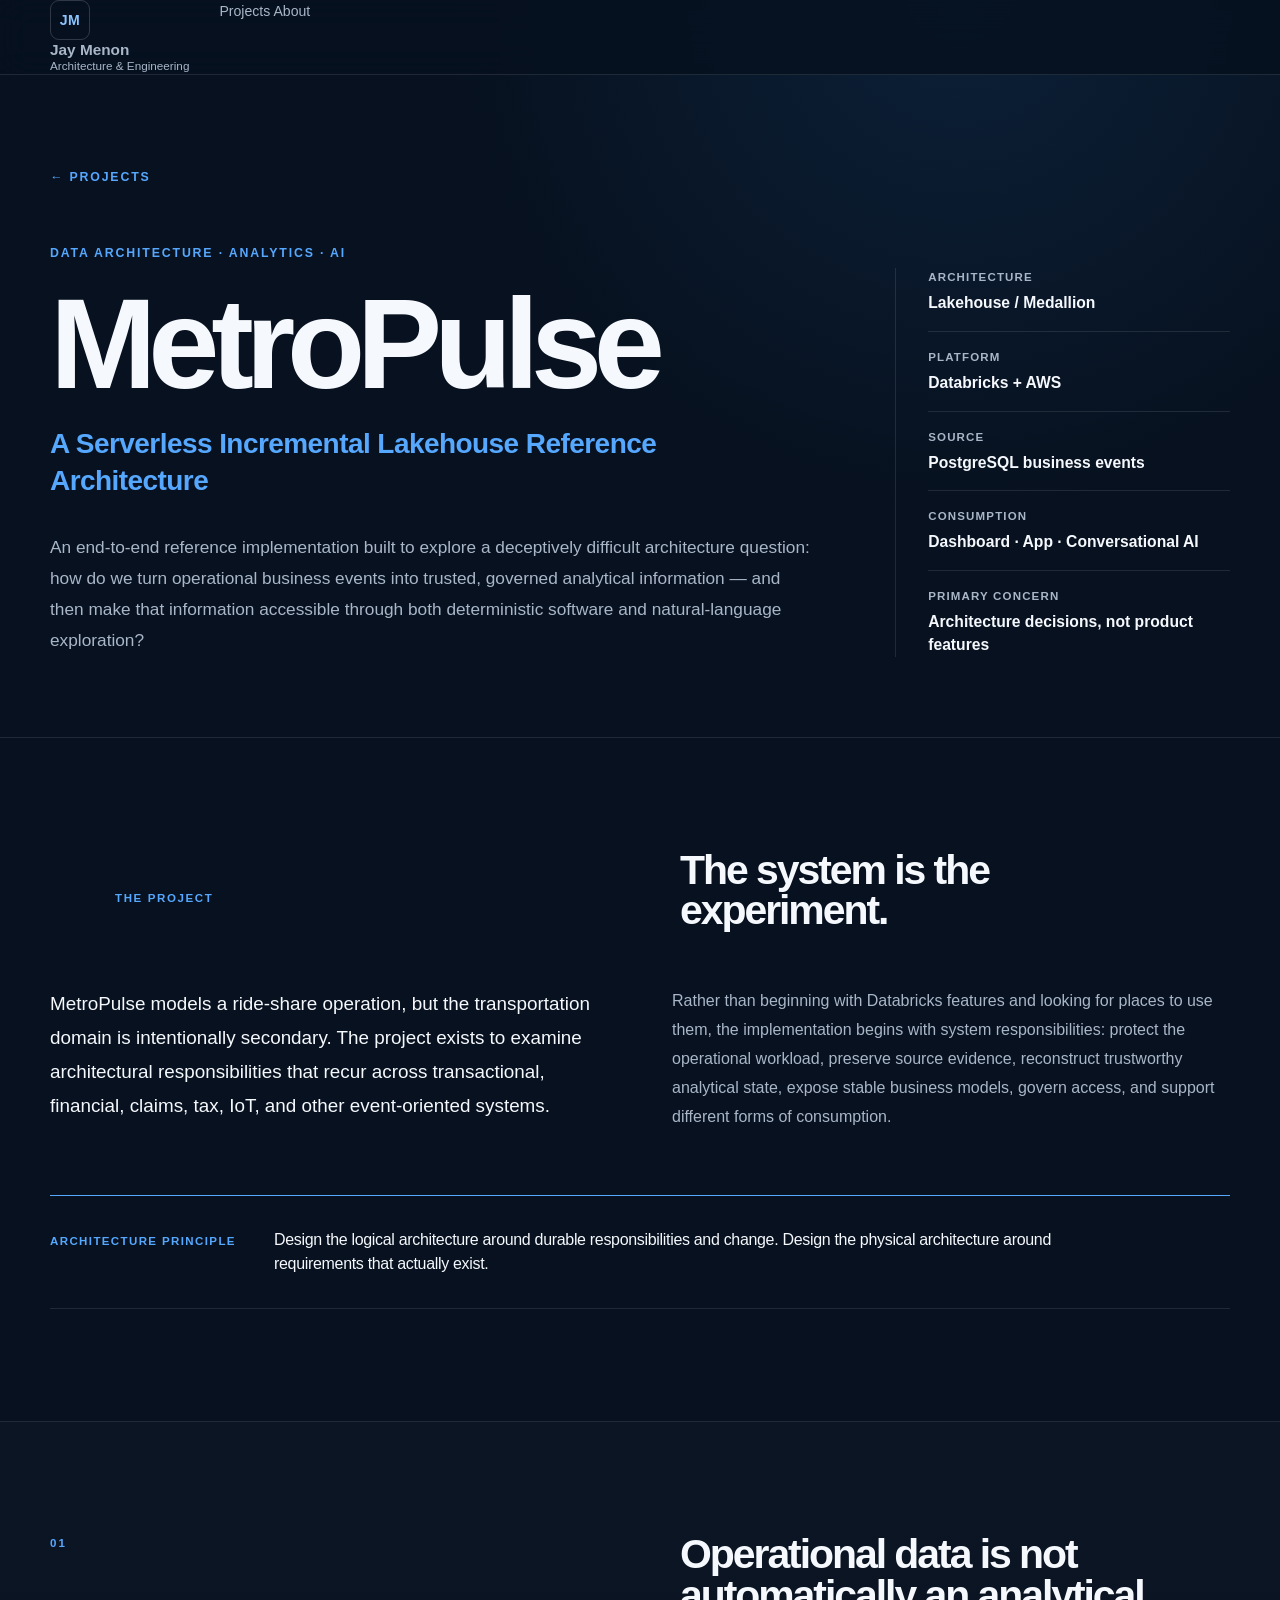
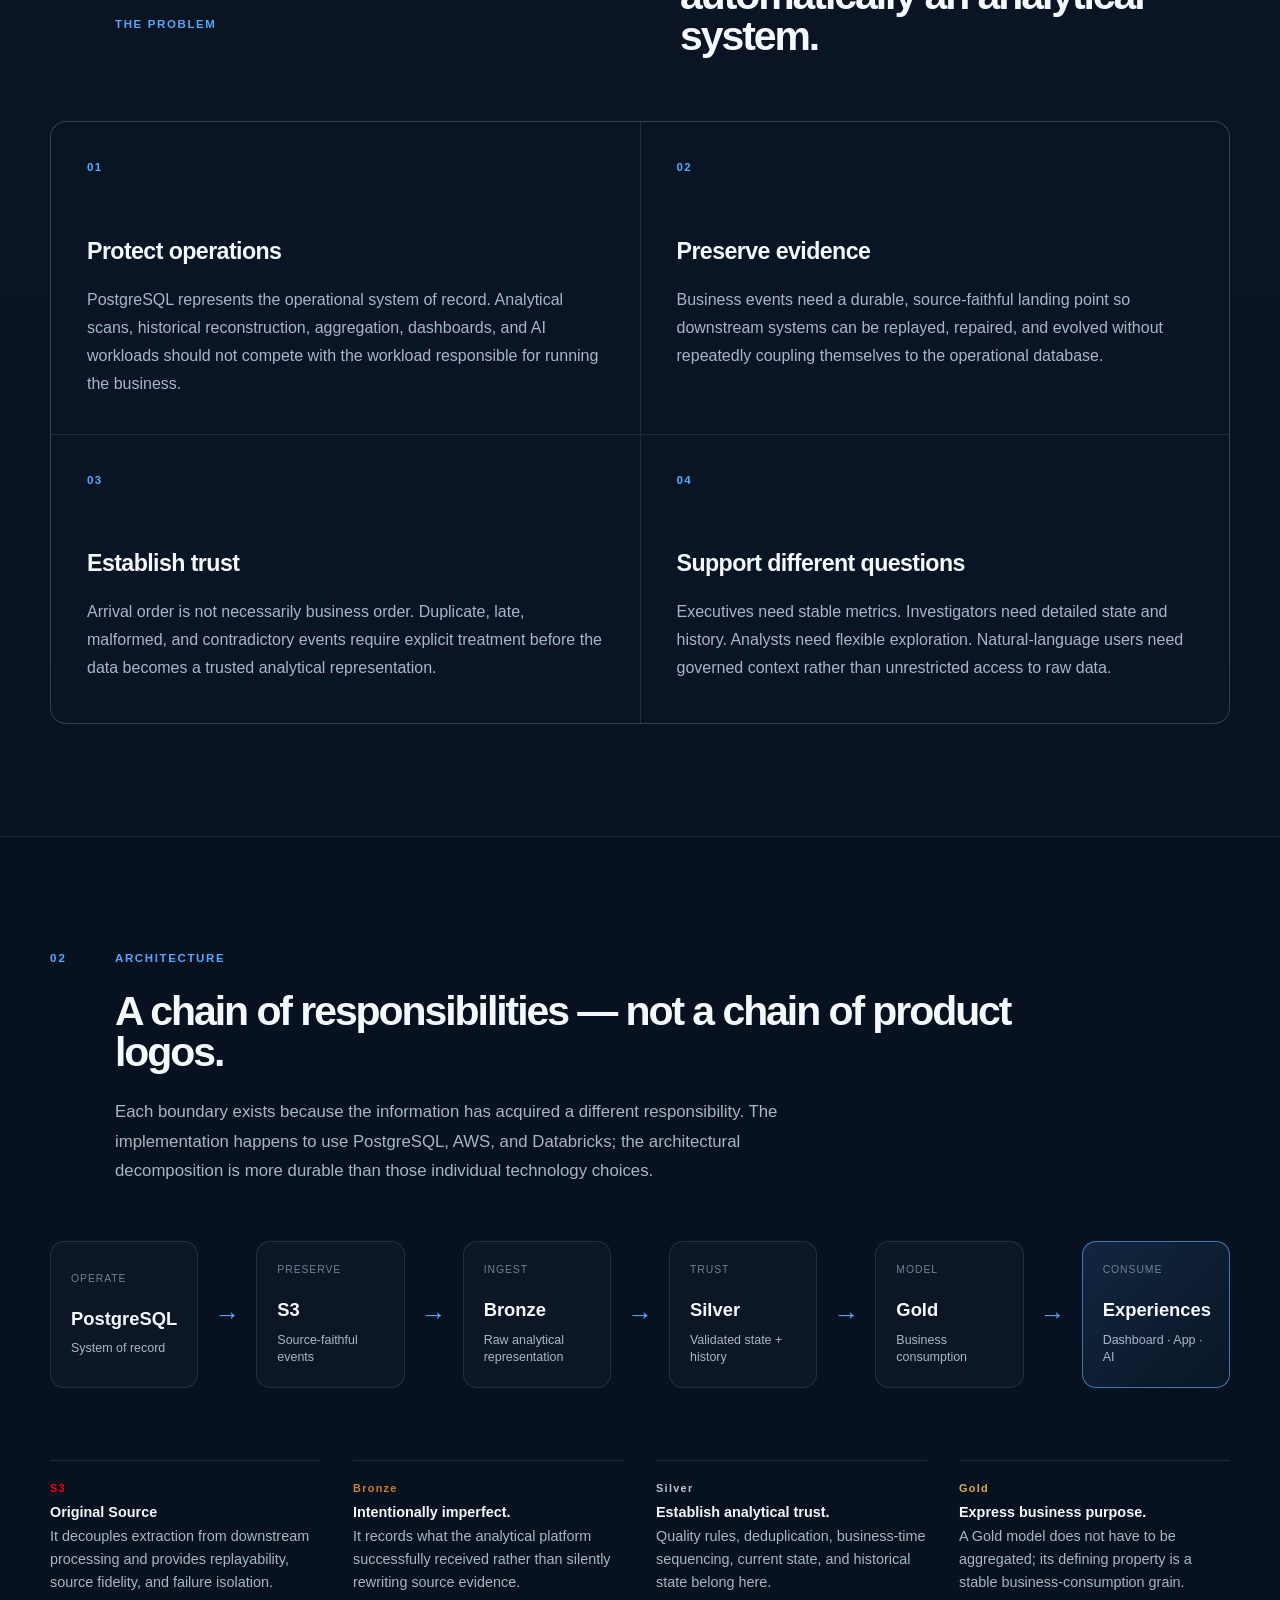
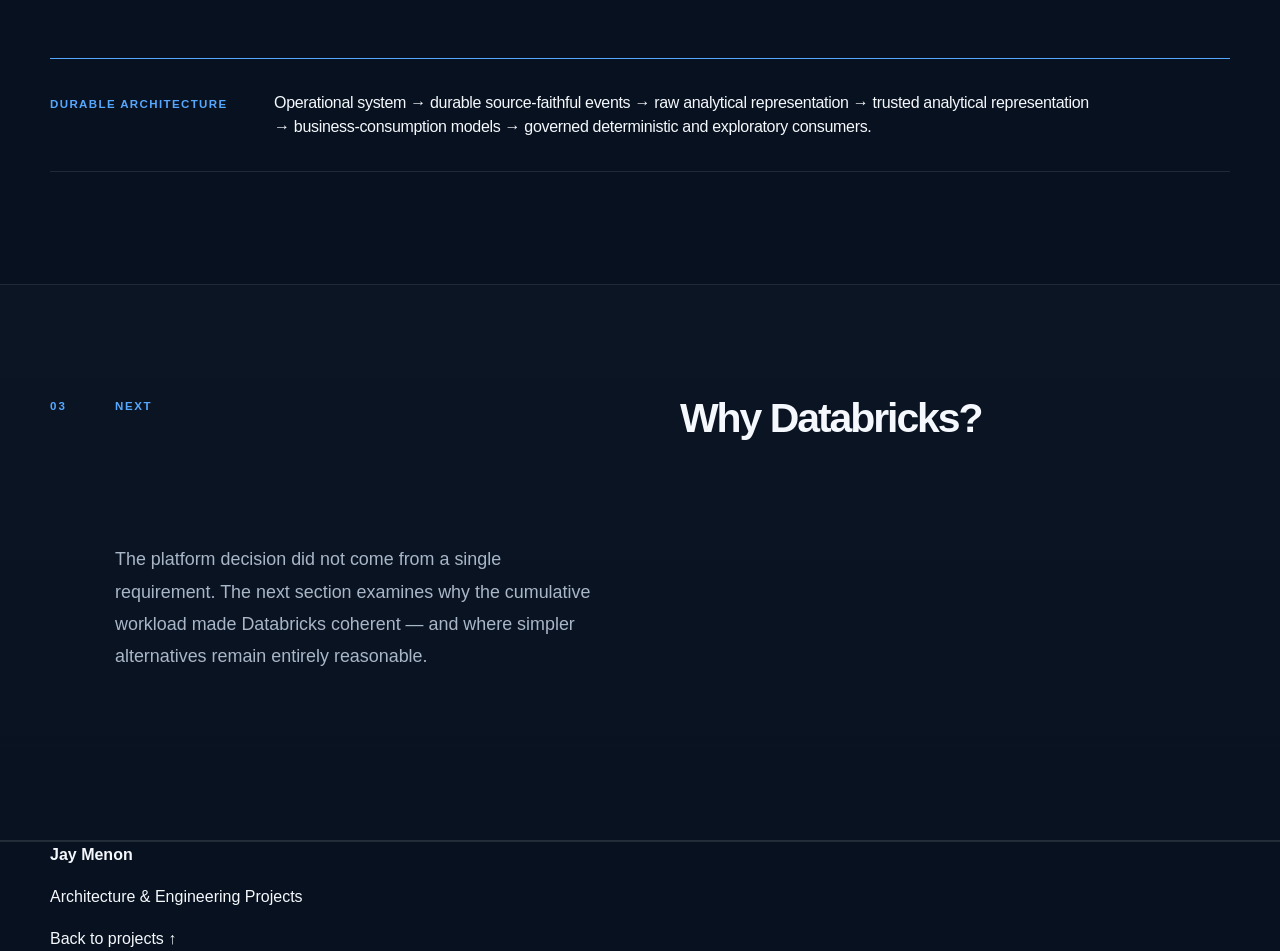
==== projects/metropulse/index.html @ 9756a208 "Refine MetroPulse architecture presentation" ====
<!DOCTYPE html>
<html lang="en">
<head>
  <meta charset="UTF-8">
  <meta name="viewport" content="width=device-width, initial-scale=1.0">

  <title>MetroPulse | Jay Menon</title>

  <meta
    name="description"
    content="MetroPulse — a serverless incremental lakehouse reference architecture exploring governed analytics, stateful data engineering, conversational AI, and production architecture decisions."
  >

  <link rel="stylesheet" href="../../assets/css/site.css">
</head>

<body>

  <!-- =========================================================
       SITE HEADER
       ========================================================= -->

  <header class="site-header">
    <div class="container site-nav">

      <a class="identity" href="../../index.html">
        <span class="identity-mark">JM</span>

        <span class="identity-text">
          <strong>Jay Menon</strong>
          <small>Architecture &amp; Engineering</small>
        </span>
      </a>

      <nav class="nav-links" aria-label="Primary navigation">
        <a href="../../index.html#projects">Projects</a>
        <a href="../../index.html#about">About</a>
      </nav>

    </div>
  </header>


  <main>

    <!-- =========================================================
         PROJECT HERO
         ========================================================= -->

    <section class="project-hero">
      <div class="container">

        <a class="eyebrow project-back" href="../../index.html#projects">
          ← Projects
        </a>

        <div class="project-hero-grid">

          <div>
            <p class="eyebrow">DATA ARCHITECTURE · ANALYTICS · AI</p>

            <h1>
              MetroPulse
            </h1>

            <p class="project-subtitle">
              A Serverless Incremental Lakehouse Reference Architecture
            </p>

            <p class="project-lead">
              An end-to-end reference implementation built to explore a
              deceptively difficult architecture question:
              how do we turn operational business events into trusted,
              governed analytical information — and then make that
              information accessible through both deterministic software
              and natural-language exploration?
            </p>
          </div>


          <aside class="project-summary-card">

            <div class="summary-item">
              <span>Architecture</span>
              <strong>Lakehouse / Medallion</strong>
            </div>

            <div class="summary-item">
              <span>Platform</span>
              <strong>Databricks + AWS</strong>
            </div>

            <div class="summary-item">
              <span>Source</span>
              <strong>PostgreSQL business events</strong>
            </div>

            <div class="summary-item">
              <span>Consumption</span>
              <strong>Dashboard · App · Conversational AI</strong>
            </div>

            <div class="summary-item">
              <span>Primary concern</span>
              <strong>Architecture decisions, not product features</strong>
            </div>

          </aside>

        </div>

      </div>
    </section>


    <!-- =========================================================
         PROJECT THESIS
         ========================================================= -->

    <section class="project-section">
      <div class="container">

        <div class="section-heading">
          <p class="eyebrow">THE PROJECT</p>
          <h2>The system is the experiment.</h2>
        </div>

        <div class="prose-grid">

          <p class="section-intro">
            MetroPulse models a ride-share operation, but the transportation
            domain is intentionally secondary. The project exists to examine
            architectural responsibilities that recur across transactional,
            financial, claims, tax, IoT, and other event-oriented systems.
          </p>

          <p>
            Rather than beginning with Databricks features and looking for
            places to use them, the implementation begins with system
            responsibilities: protect the operational workload, preserve
            source evidence, reconstruct trustworthy analytical state,
            expose stable business models, govern access, and support
            different forms of consumption.
          </p>

        </div>

        <div class="principle-callout">
          <span class="callout-label">Architecture principle</span>
          <p>
            Design the logical architecture around durable responsibilities
            and change. Design the physical architecture around requirements
            that actually exist.
          </p>
        </div>

      </div>
    </section>


    <!-- =========================================================
         BUSINESS PROBLEM
         ========================================================= -->

    <section class="project-section section-muted">
      <div class="container">

        <div class="section-number">01</div>

        <div class="section-heading">
          <p class="eyebrow">THE PROBLEM</p>

          <h2>
            Operational data is not automatically an analytical system.
          </h2>
        </div>


        <div class="problem-grid">

          <article class="architecture-card">
            <span class="card-index">01</span>

            <h3>Protect operations</h3>

            <p>
              PostgreSQL represents the operational system of record.
              Analytical scans, historical reconstruction, aggregation,
              dashboards, and AI workloads should not compete with the
              workload responsible for running the business.
            </p>
          </article>


          <article class="architecture-card">
            <span class="card-index">02</span>

            <h3>Preserve evidence</h3>

            <p>
              Business events need a durable, source-faithful landing point
              so downstream systems can be replayed, repaired, and evolved
              without repeatedly coupling themselves to the operational
              database.
            </p>
          </article>


          <article class="architecture-card">
            <span class="card-index">03</span>

            <h3>Establish trust</h3>

            <p>
              Arrival order is not necessarily business order. Duplicate,
              late, malformed, and contradictory events require explicit
              treatment before the data becomes a trusted analytical
              representation.
            </p>
          </article>


          <article class="architecture-card">
            <span class="card-index">04</span>

            <h3>Support different questions</h3>

            <p>
              Executives need stable metrics. Investigators need detailed
              state and history. Analysts need flexible exploration.
              Natural-language users need governed context rather than
              unrestricted access to raw data.
            </p>
          </article>

        </div>

      </div>
    </section>


    <!-- =========================================================
         ARCHITECTURE
         ========================================================= -->

    <section class="project-section project-architecture">
      <div class="container">

        <div class="section-number">02</div>

        <div class="section-heading">
          <p class="eyebrow">ARCHITECTURE</p>

          <h2>
            A chain of responsibilities — not a chain of product logos.
          </h2>

          <p class="section-intro">
            Each boundary exists because the information has acquired a
            different responsibility. The implementation happens to use
            PostgreSQL, AWS, and Databricks; the architectural decomposition
            is more durable than those individual technology choices.
          </p>
        </div>


        <div class="architecture-flow">

        <div class="flow-node">
            <span class="flow-label">OPERATE</span>
            <strong>PostgreSQL</strong>
            <small>System of record</small>
        </div>

        <div class="flow-arrow" aria-hidden="true">→</div>

        <div class="flow-node">
            <span class="flow-label">PRESERVE</span>
            <strong>S3</strong>
            <small>Source-faithful events</small>
        </div>

        <div class="flow-arrow" aria-hidden="true">→</div>

        <div class="flow-node layer-bronze">
            <span class="flow-label">INGEST</span>
            <strong>Bronze</strong>
            <small>Raw analytical representation</small>
        </div>

        <div class="flow-arrow" aria-hidden="true">→</div>

        <div class="flow-node layer-silver">
            <span class="flow-label">TRUST</span>
            <strong>Silver</strong>
            <small>Validated state + history</small>
        </div>

        <div class="flow-arrow" aria-hidden="true">→</div>

        <div class="flow-node layer-gold">
            <span class="flow-label">MODEL</span>
            <strong>Gold</strong>
            <small>Business consumption</small>
        </div>

        <div class="flow-arrow" aria-hidden="true">→</div>

        <div class="flow-node flow-node-accent">
            <span class="flow-label">CONSUME</span>
            <strong>Experiences</strong>
            <small>Dashboard · App · AI</small>
        </div>

        </div>

        <div class="architecture-notes">
            <div>
              <div class="note-heading">
                  <strong><span class="layer-red">S3 </span> Original Source</strong>
              </div>
              <p>
                It decouples extraction from downstream processing and provides
                replayability, source fidelity, and failure isolation.
              </p>
            </div>
            <div>
              <div class="note-heading">
                  <strong><span class="layer-bronze">Bronze</span> Intentionally imperfect.</strong>
              </div>    
              <p>
                  It records what the analytical platform successfully received
                  rather than silently rewriting source evidence.
              </p>
            </div>  
            <div>
              <div class="note-heading">
                  <strong><span class="layer-silver">Silver</span> Establish analytical trust.</strong>
              </div>              
              <p>
                  Quality rules, deduplication, business-time sequencing, current
                  state, and historical state belong here.
              </p>
            </div>
            <div>
              <div class="note-heading">
                  <strong><span class="layer-gold">Gold</span> Express business purpose.</strong>
              </div>      
              <p>
                  A Gold model does not have to be aggregated; its defining
                  property is a stable business-consumption grain.
              </p>
            </div>
        </div>
        <div class="principle-callout">
          <span class="callout-label">Durable architecture</span>

          <p>
            Operational system → durable source-faithful events → raw
            analytical representation → trusted analytical representation →
            business-consumption models → governed deterministic and
            exploratory consumers.
          </p>
        </div>

      </div>
    </section>


    <!-- =========================================================
         NEXT SECTION PLACEHOLDER
         ========================================================= -->

    <section class="project-section section-muted">
      <div class="container">

        <div class="section-number">03</div>

        <div class="section-heading">
          <p class="eyebrow">NEXT</p>
          <h2>Why Databricks?</h2>

          <p class="section-intro">
            The platform decision did not come from a single requirement.
            The next section examines why the cumulative workload made
            Databricks coherent — and where simpler alternatives remain
            entirely reasonable.
          </p>
        </div>

      </div>
    </section>

  </main>


  <!-- =========================================================
       FOOTER
       ========================================================= -->

  <footer class="site-footer">
    <div class="container">

      <div>
        <strong>Jay Menon</strong>
        <p>Architecture &amp; Engineering Projects</p>
      </div>

      <a href="../../index.html#projects">Back to projects ↑</a>

    </div>
  </footer>


  <script src="../../assets/js/site.js"></script>

</body>
</html>
---- assets/css/site.css ----
/* -------------------------------------------------------
   MetroPulse Projects Showcase
   Shared visual system
------------------------------------------------------- */

:root {
  --background: #07111f;
  --background-soft: #0b1728;
  --surface: #0f1d30;
  --surface-light: #14243a;

  --text: #f5f8fc;
  --text-soft: #a9b6c8;
  --text-muted: #718096;

  --accent: #56a8ff;
  --accent-soft: #8bc5ff;

  --border: rgba(255, 255, 255, 0.10);
  --border-strong: rgba(255, 255, 255, 0.17);

  --max-width: 1180px;
}


/* Reset */

* {
  box-sizing: border-box;
}

html {
  scroll-behavior: smooth;
}

body {
  margin: 0;
  background:
    radial-gradient(
      circle at 75% 0%,
      rgba(38, 111, 184, 0.16),
      transparent 32rem
    ),
    var(--background);

  color: var(--text);

  font-family:
    Inter,
    ui-sans-serif,
    -apple-system,
    BlinkMacSystemFont,
    "Segoe UI",
    sans-serif;

  line-height: 1.6;
  -webkit-font-smoothing: antialiased;
}

a {
  color: inherit;
  text-decoration: none;
}

.container {
  width: min(calc(100% - 48px), var(--max-width));
  margin: 0 auto;
}


/* Header */

.site-header {
  position: sticky;
  top: 0;
  z-index: 100;

  background: rgba(7, 17, 31, 0.84);
  backdrop-filter: blur(16px);

  border-bottom: 1px solid var(--border);
}

.header-inner {
  height: 76px;

  display: flex;
  align-items: center;
  justify-content: space-between;
}

.site-identity {
  display: flex;
  align-items: center;
  gap: 14px;
}

.identity-mark {
  width: 40px;
  height: 40px;

  display: grid;
  place-items: center;

  border: 1px solid var(--border-strong);
  border-radius: 9px;

  color: var(--accent-soft);
  font-weight: 700;
  letter-spacing: 0.04em;
}

.identity-text {
  display: flex;
  flex-direction: column;
  line-height: 1.25;
}

.identity-text strong {
  font-size: 0.96rem;
}

.identity-text span {
  margin-top: 3px;

  color: var(--text-muted);
  font-size: 0.75rem;
}

.site-nav {
  display: flex;
  gap: 30px;

  color: var(--text-soft);
  font-size: 0.88rem;
}

.site-nav a {
  transition: color 160ms ease;
}

.site-nav a:hover {
  color: var(--text);
}


/* Hero */

.hero {
  padding: 125px 0 130px;
}

.hero-inner {
  max-width: 1000px;
  margin-left: auto;
  margin-right: auto;
  text-align: center;
}

.eyebrow {
  margin: 0 0 22px;

  color: var(--accent);
  font-size: 0.77rem;
  font-weight: 700;

  letter-spacing: 0.15em;
  text-transform: uppercase;
}

.hero h1 {
  max-width: 900px;
  margin: 0 auto;

  font-size: clamp(3.2rem, 7vw, 6.6rem);
  font-weight: 650;

  line-height: 0.98;
  letter-spacing: -0.055em;
}

.accent-text {
  display: block;
  color: var(--accent-soft);
}

.hero-copy {
  max-width: 720px;
  margin: 34px auto 0;

  color: var(--text-soft);
  font-size: clamp(1.05rem, 2vw, 1.25rem);
  line-height: 1.7;
}

.primary-action {
  display: inline-flex;
  align-items: center;
  gap: 12px;

  margin-top: 42px;
  padding: 13px 20px;

  border: 1px solid var(--border-strong);
  border-radius: 8px;

  color: var(--text-soft);
  font-size: 0.9rem;

  transition:
    background 160ms ease,
    color 160ms ease,
    border-color 160ms ease;
}

.primary-action:hover {
  background: var(--surface);
  color: var(--text);
  border-color: rgba(86, 168, 255, 0.4);
}


/* Projects */

.projects-section {
  padding: 110px 0 130px;
  background: var(--background-soft);

  border-top: 1px solid var(--border);
  border-bottom: 1px solid var(--border);
}

.section-heading {
  display: grid;
  grid-template-columns: 1fr 1fr;
  gap: 80px;

  align-items: end;

  margin-bottom: 54px;
}

.section-heading .eyebrow {
  margin-bottom: 12px;
}

.section-heading h2,
.about-section h2 {
  margin: 0;

  font-size: clamp(2.2rem, 4vw, 3.4rem);
  line-height: 1.08;
  letter-spacing: -0.04em;
}

.section-intro {
  margin: 0;

  color: var(--text-soft);
  font-size: 1rem;
}


/* Project card */

.project-card {
  position: relative;

  display: grid;
  grid-template-columns: 70px 1fr;

  padding: 52px;

  background:
    linear-gradient(
      135deg,
      rgba(86, 168, 255, 0.07),
      transparent 42%
    ),
    var(--surface);

  border: 1px solid var(--border-strong);
  border-radius: 18px;

  box-shadow: 0 28px 80px rgba(0, 0, 0, 0.22);
}

.project-number {
  color: var(--text-muted);

  font-size: 0.78rem;
  font-weight: 700;

  letter-spacing: 0.14em;
}

.project-meta {
  display: flex;
  flex-wrap: wrap;
  gap: 8px;

  margin-bottom: 25px;
}

.project-meta span,
.technology-list span {
  padding: 5px 9px;

  background: rgba(255, 255, 255, 0.035);

  border: 1px solid var(--border);
  border-radius: 5px;

  color: var(--text-soft);
  font-size: 0.7rem;

  letter-spacing: 0.035em;
}

.project-card h3 {
  margin: 0;

  font-size: clamp(2.8rem, 6vw, 5.3rem);
  font-weight: 650;

  line-height: 1;
  letter-spacing: -0.055em;
}

.project-subtitle {
  margin: 12px 0 0;

  color: var(--accent-soft);
  font-size: 1.08rem;
}

.project-description {
  max-width: 760px;

  margin: 28px 0 40px;

  color: var(--text-soft);
  font-size: 1rem;
  line-height: 1.75;
}


/* Architecture flow */

.architecture-flow {
  display: grid;
  grid-template-columns:
    minmax(120px, 1fr)
    auto
    minmax(120px, 1fr)
    auto
    minmax(120px, 1fr)
    auto
    minmax(120px, 1fr);

  gap: 13px;
  align-items: center;

  padding: 24px;

  background: rgba(0, 0, 0, 0.15);

  border: 1px solid var(--border);
  border-radius: 12px;
}

.flow-node {
  display: flex;
  flex-direction: column;
}

.flow-label {
  margin-bottom: 3px;

  color: var(--text-muted);
  font-size: 0.65rem;

  letter-spacing: 0.09em;
  text-transform: uppercase;
}

.flow-node strong {
  font-size: 0.9rem;
  font-weight: 600;
}

.flow-arrow {
  color: var(--accent);
  opacity: 0.65;
}


/* Project footer */

.project-footer {
  display: flex;
  justify-content: space-between;
  align-items: flex-end;
  gap: 30px;

  margin-top: 38px;
}

.technology-list {
  display: flex;
  flex-wrap: wrap;
  gap: 7px;
}

.project-link {
  flex-shrink: 0;

  display: inline-flex;
  align-items: center;
  gap: 10px;

  color: var(--accent-soft);
  font-size: 0.9rem;
  font-weight: 600;
}

.project-link span {
  transition: transform 160ms ease;
}

.project-link:hover span {
  transform: translateX(4px);
}


/* Future project */

.future-project {
  display: grid;
  grid-template-columns: 70px 1fr auto;
  gap: 0;

  align-items: center;

  margin-top: 20px;
  padding: 28px 52px;

  border: 1px dashed var(--border);
  border-radius: 14px;

  color: var(--text-muted);
}

.future-number {
  font-size: 0.75rem;
  font-weight: 700;

  letter-spacing: 0.14em;
}

.future-label {
  margin: 0 0 2px;

  color: var(--text-soft);
  font-size: 0.7rem;
  font-weight: 700;

  letter-spacing: 0.1em;
  text-transform: uppercase;
}

.future-project p:last-child {
  margin: 0;
}

.future-status {
  font-size: 0.75rem;
}


/* About */

.about-section {
  padding: 120px 0;
}

.about-grid {
  display: grid;
  grid-template-columns: 1fr 1fr;

  gap: 100px;
}

.about-grid .eyebrow {
  margin-bottom: 14px;
}

.about-copy {
  color: var(--text-soft);
  font-size: 1.05rem;
}

.about-copy p {
  margin-top: 0;
  margin-bottom: 22px;
}


/* Footer */

.site-footer {
  border-top: 1px solid var(--border);
}

.footer-inner {
  min-height: 100px;

  display: flex;
  justify-content: space-between;
  align-items: center;

  color: var(--text-muted);
  font-size: 0.75rem;
}


/* Responsive */

@media (max-width: 850px) {

  .hero {
    padding: 90px 0 100px;
  }

  .section-heading,
  .about-grid {
    grid-template-columns: 1fr;
    gap: 28px;
  }

  .project-card {
    grid-template-columns: 1fr;
    padding: 34px;
  }

  .project-number {
    margin-bottom: 24px;
  }

  .architecture-flow {
    grid-template-columns: 1fr;
  }

  .flow-arrow {
    transform: rotate(90deg);
    justify-self: start;
  }

  .project-footer {
    align-items: flex-start;
    flex-direction: column;
  }

  .future-project {
    grid-template-columns: 45px 1fr;
    padding: 24px 30px;
  }

  .future-status {
    grid-column: 2;
    margin-top: 10px;
  }
}


@media (max-width: 560px) {

  .container {
    width: min(calc(100% - 32px), var(--max-width));
  }

  .identity-text span {
    display: none;
  }

  .site-nav {
    gap: 18px;
  }

  .hero h1 {
    font-size: 3.15rem;
  }

  .projects-section {
    padding: 80px 0 90px;
  }

  .project-card {
    padding: 26px;
  }

  .future-project {
    padding: 22px;
  }

  .footer-inner {
    align-items: flex-start;
    flex-direction: column;
    justify-content: center;
    gap: 5px;
  }
}

/* =========================================================
   PROJECT CASE STUDIES
   ========================================================= */

/* ---------------------------------------------------------
   Project hero
   --------------------------------------------------------- */

.project-hero {
  padding: 5.5rem 0 5rem;
  border-bottom: 1px solid var(--border);
}

.project-back {
  display: inline-block;
  margin-bottom: 3.5rem;
  text-decoration: none;
}

.project-back:hover {
  color: var(--text);
}

.project-hero-grid {
  display: grid;
  grid-template-columns: minmax(0, 1.6fr) minmax(280px, 0.7fr);
  gap: 5rem;
  align-items: end;
}

.project-hero h1 {
  margin: 0.75rem 0 0;
  font-size: clamp(4.5rem, 10vw, 8rem);
  line-height: 0.92;
  letter-spacing: -0.065em;
}

.project-subtitle {
  margin: 1.35rem 0 0;
  max-width: 48rem;
  color: var(--accent);
  font-size: clamp(1.25rem, 2.2vw, 1.75rem);
  line-height: 1.35;
  font-weight: 600;
  letter-spacing: -0.02em;
}

.project-lead {
  margin: 2rem 0 0;
  max-width: 50rem;
  color: var(--text-soft);
  font-size: 1.08rem;
  line-height: 1.8;
}


/* ---------------------------------------------------------
   Project summary
   --------------------------------------------------------- */

.project-summary-card {
  padding: 0 0 0 2rem;
  border-left: 1px solid var(--border);
}

.summary-item {
  padding: 1rem 0;
  border-bottom: 1px solid var(--border);
}

.summary-item:first-child {
  padding-top: 0;
}

.summary-item:last-child {
  border-bottom: 0;
  padding-bottom: 0;
}

.summary-item span,
.summary-item strong {
  display: block;
}

.summary-item span {
  margin-bottom: 0.35rem;
  color: var(--text-soft);
  font-size: 0.72rem;
  font-weight: 700;
  letter-spacing: 0.1em;
  text-transform: uppercase;
}

.summary-item strong {
  font-size: 0.98rem;
  line-height: 1.45;
}


/* ---------------------------------------------------------
   General project sections
   --------------------------------------------------------- */

.project-section {
  position: relative;
  padding: 7rem 0;
  border-bottom: 1px solid var(--border);
}

.section-muted {
  background:
    linear-gradient(
      180deg,
      rgba(255, 255, 255, 0.015),
      rgba(255, 255, 255, 0.005)
    );
}

.section-number {
  margin-bottom: 2.5rem;
  color: var(--accent);
  font-size: 0.72rem;
  font-weight: 800;
  letter-spacing: 0.18em;
}

.section-heading {
  max-width: 58rem;
}

.section-heading h2 {
  margin: 0.65rem 0 0;
  font-size: clamp(2.4rem, 5vw, 4.5rem);
  line-height: 1.02;
  letter-spacing: -0.045em;
}

.section-intro {
  margin: 1.75rem 0 0;
  max-width: 50rem;
  color: var(--text-soft);
  font-size: 1.12rem;
  line-height: 1.8;
}

.prose-grid {
  display: grid;
  grid-template-columns: repeat(2, minmax(0, 1fr));
  gap: 4rem;
  margin-top: 2.75rem;
}

.prose-grid p {
  margin: 0;
  color: var(--text-soft);
  line-height: 1.8;
}

.prose-grid .section-intro {
  margin: 0;
  color: var(--text);
  font-size: 1.18rem;
}


/* ---------------------------------------------------------
   Architecture principle callout
   --------------------------------------------------------- */

.principle-callout {
  display: grid;
  grid-template-columns: 12rem minmax(0, 1fr);
  gap: 2rem;
  margin-top: 4rem;
  padding: 2rem 0;
  border-top: 1px solid var(--accent);
  border-bottom: 1px solid var(--border);
}

.callout-label {
  padding-top: 0.25rem;
  color: var(--accent);
  font-size: 0.72rem;
  font-weight: 800;
  letter-spacing: 0.12em;
  text-transform: uppercase;
}

.principle-callout p {
  margin: 0;
  max-width: 52rem;
  font-size: clamp(1rem, 1vw, 1.6rem);
  line-height: 1.5;
  letter-spacing: -0.02em;
}


/* ---------------------------------------------------------
   Problem cards
   --------------------------------------------------------- */

.problem-grid {
  display: grid;
  grid-template-columns: repeat(2, minmax(0, 1fr));
  gap: 1px;
  margin-top: 4rem;
  overflow: hidden;
  border: 1px solid var(--border);
  border-radius: 1rem;
  background: var(--border);
}

.architecture-card {
  position: relative;
  min-height: 18rem;
  padding: 2.25rem;
  background: var(--background);
}

.section-muted .architecture-card {
  background: rgba(9, 20, 36, 0.96);
}

.card-index {
  display: block;
  margin-bottom: 3.5rem;
  color: var(--accent);
  font-size: 0.72rem;
  font-weight: 800;
  letter-spacing: 0.12em;
}

.architecture-card h3 {
  margin: 0 0 1rem;
  font-size: 1.45rem;
  letter-spacing: -0.025em;
}

.architecture-card p {
  margin: 0;
  color: var(--text-soft);
  line-height: 1.75;
}

/* =========================================================
   METROPULSE ARCHITECTURE COMPOSITION
   ========================================================= */
.project-architecture .section-heading {
  display: block;
  max-width: 1050px;
  margin: 0 auto 3.5rem;
}

.project-architecture .section-heading .eyebrow {
  margin: 0 0 2rem;
}

.project-architecture .section-heading h2 {
  max-width: 950px;
  margin: 0;

  font-size: clamp(3rem, 4.5vw, 4.6rem);
  line-height: 1;
  letter-spacing: -0.05em;
}

.project-architecture .section-heading .section-intro {
  max-width: 720px;
  margin: 2rem 0 0;

  color: var(--text-soft);
  font-size: 1.05rem;
  line-height: 1.75;
}


/* ---------------------------------------------------------
   Architecture flow
   --------------------------------------------------------- */

.project-architecture .architecture-flow {
  display: grid;
  grid-template-columns:
    minmax(0, 1fr) 2rem
    minmax(0, 1fr) 2rem
    minmax(0, 1fr) 2rem
    minmax(0, 1fr) 2rem
    minmax(0, 1fr) 2rem
    minmax(0, 1fr);

  align-items: stretch;

  width: 100%;
  max-width: 1200px;

  margin: 3.5rem auto 4.5rem;
  padding: 0;

  background: transparent;
  border: 0;
}

.project-architecture .flow-node {
  display: flex;
  flex-direction: column;
  justify-content: center;

  min-width: 0;
  min-height: 135px;
  padding: 1.25rem;

  border: 1px solid var(--border);
  border-radius: 14px;
  background: rgba(255, 255, 255, 0.025);
}

.project-architecture .flow-arrow {
  display: flex;
  align-items: center;
  justify-content: center;

  color: var(--accent);
  font-size: 1.5rem;
}

.project-architecture .flow-label {
  margin-bottom: 1rem;
}

.project-architecture .flow-node strong {
  font-size: 1.15rem;
}

.project-architecture .flow-node small {
  margin-top: 0.4rem;
  font-size: 0.72rem;
  line-height: 1.35;
}
.project-architecture .flow-node small {
  display: block;
  margin-top: 0.45rem;
  color: var(--text-soft);
  font-size: 0.78rem;
  line-height: 1.4;
}

.project-architecture .flow-arrow {
  display: flex;
  align-items: center;
  justify-content: center;
  color: var(--accent);
  font-size: 1.6rem;
  opacity: 1;
}

.project-architecture .flow-transition {
  width: calc((100% - 6rem) / 3);
  display: flex;
  justify-content: center;
  padding: 0.65rem 0;
  color: var(--accent);
  font-size: 1.6rem;
  line-height: 1;
}

.project-architecture .flow-node-accent {
  border-color: rgba(86, 168, 255, 0.65);
  background:
    linear-gradient(
      135deg,
      rgba(86, 168, 255, 0.14),
      rgba(86, 168, 255, 0.035)
    );
}


/* ---------------------------------------------------------
   Architecture notes
   --------------------------------------------------------- */



.architecture-notes {
  display: grid;
  grid-template-columns: repeat(4, minmax(0, 1fr));
  gap: 2rem;
  margin-top: 3rem;
}

.architecture-notes > div {
  padding-top: 1.25rem;
  border-top: 1px solid var(--border);
}

.architecture-notes span {
  display: block;
  margin-bottom: 0.25rem;
  color: var(--accent);
  font-size: 0.68rem;
  font-weight: 800;
  letter-spacing: 0.12em;
}

.architecture-notes p {
  margin: 0;
  color: var(--text-soft);
  font-size: 0.9rem;
  line-height: 1.7;
}

.architecture-notes strong {
  color: var(--text);
}


/* =========================================================
   RESPONSIVE PROJECT LAYOUT
   ========================================================= */

@media (max-width: 1100px) {

  .architecture-flow {
    grid-template-columns: repeat(3, minmax(0, 1fr));
  }

  .flow-arrow {
    display: none;
  }

  .architecture-notes {
    grid-template-columns: repeat(2, minmax(0, 1fr));
  }

}


@media (max-width: 800px) {

  .project-hero {
    padding: 4rem 0;
  }

  .project-hero-grid,
  .prose-grid,
  .principle-callout {
    grid-template-columns: 1fr;
  }

  .project-hero-grid {
    gap: 3rem;
  }

  .project-summary-card {
    padding: 2rem 0 0;
    border-top: 1px solid var(--border);
    border-left: 0;
  }

  .project-section {
    padding: 5rem 0;
  }

  .problem-grid {
    grid-template-columns: 1fr;
  }

  .architecture-card {
    min-height: auto;
  }

  .architecture-flow {
    grid-template-columns: repeat(2, minmax(0, 1fr));
  }

  .principle-callout {
    gap: 1rem;
  }

}


@media (max-width: 520px) {

  .project-hero h1 {
    font-size: clamp(3.7rem, 20vw, 5rem);
  }

  .architecture-flow,
  .architecture-notes {
    grid-template-columns: 1fr;
  }

  .flow-node {
    min-height: 9rem;
  }

}
/* =========================================================
   FINAL SECTION HEADER ALIGNMENT
   ========================================================= */

/*
   Section number + eyebrow form one compact metadata row.
   Headline and explanation begin directly beneath it.
*/

.project-section > .container {
  position: relative;
}

.project-section .section-heading {
  position: relative;
  max-width: 1050px;
  margin: 0 auto 3.5rem;
}

/* Number joins the eyebrow rather than floating independently */
.project-section .section-number {
  position: absolute;
  top: 0;
  left: 0;

  margin: 0;
  color: var(--accent);
  font-size: 0.72rem;
  font-weight: 800;
  letter-spacing: 0.18em;
}

/* 02  ARCHITECTURE */
.project-section .section-heading .eyebrow {
  margin: 0 0 1.5rem;
  padding-left: 0rem;

  color: var(--accent);
  font-size: 0.72rem;
  font-weight: 700;
  letter-spacing: 0.14em;
  text-transform: uppercase;
}

/* Headline starts directly beneath metadata row */
.project-section .section-heading h2 {
  max-width: 950px;
  margin: 0;

  font-size: clamp(2.0rem, 3.2vw, 3.35rem);
  line-height: 1;
  letter-spacing: -0.05em;
}

/* Explanation shares headline's left edge */
.project-section .section-heading .section-intro {
  max-width: 720px;
  margin: 1.5rem 0 0;
}


/* =========================================================
   ARCHITECTURE NOTE HEADINGS
   ========================================================= */

.project-architecture .architecture-notes > div {
  display: block;
}

/* Number only */
.project-architecture .architecture-notes .note-heading > span:first-child {
    color: var(--accent);
    font-size: 0.68rem;
    font-weight: 800;
    letter-spacing: 0.12em;
}

/* Heading text */
.project-architecture .architecture-notes .note-heading strong {
    color: var(--text);
    font-size: 0.9rem;
    font-weight: 700;
    line-height: 1.35;
}
.project-architecture .architecture-notes > div > p {
  margin: 0;
  color: var(--text-soft);
  font-size: 0.9rem;
  line-height: 1.6;
}

/* Medallion layer names */
.project-architecture .architecture-notes .layer-red {
  color: #ff0000;
}

.project-architecture .architecture-notes .layer-bronze {
  color: #cd7f32;
}

.project-architecture .architecture-notes .layer-silver {
  color: #c0c7d1;
}

.project-architecture .architecture-notes .layer-gold {
  color: #d9b44a;
}
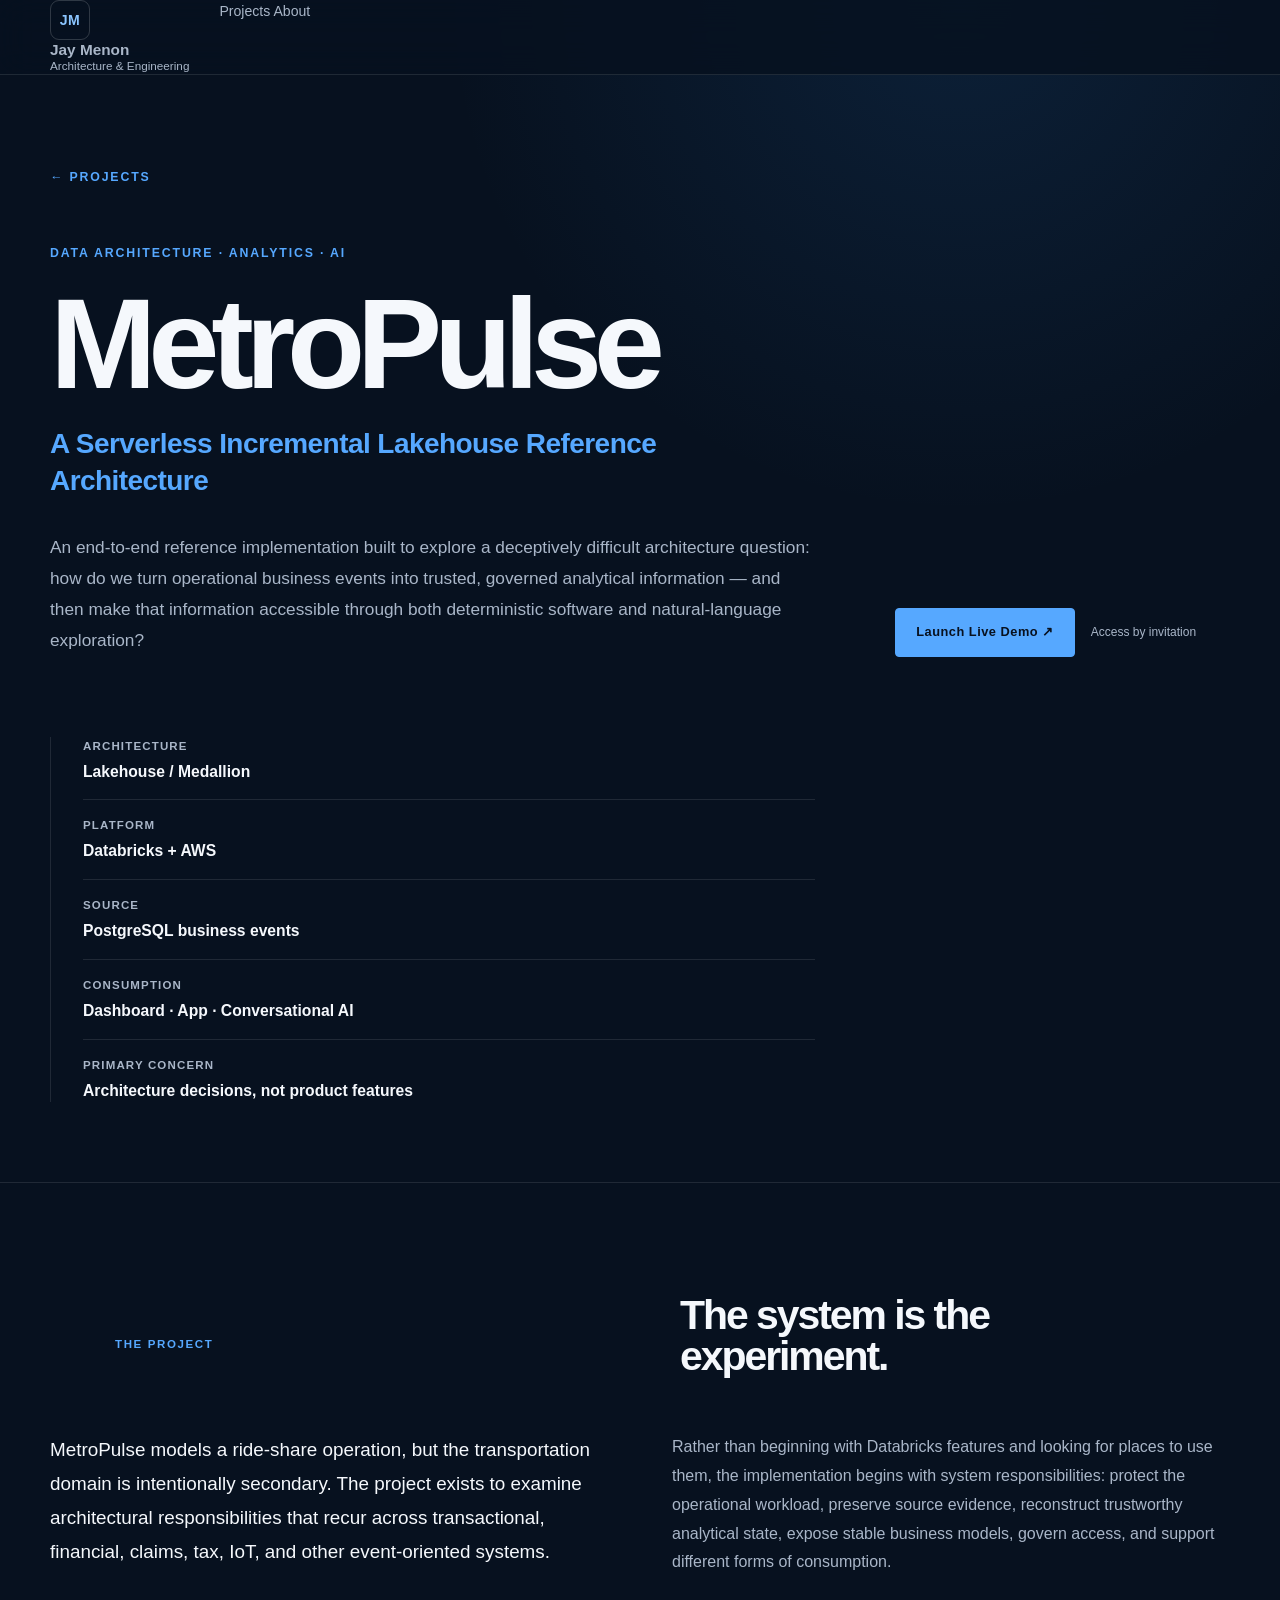
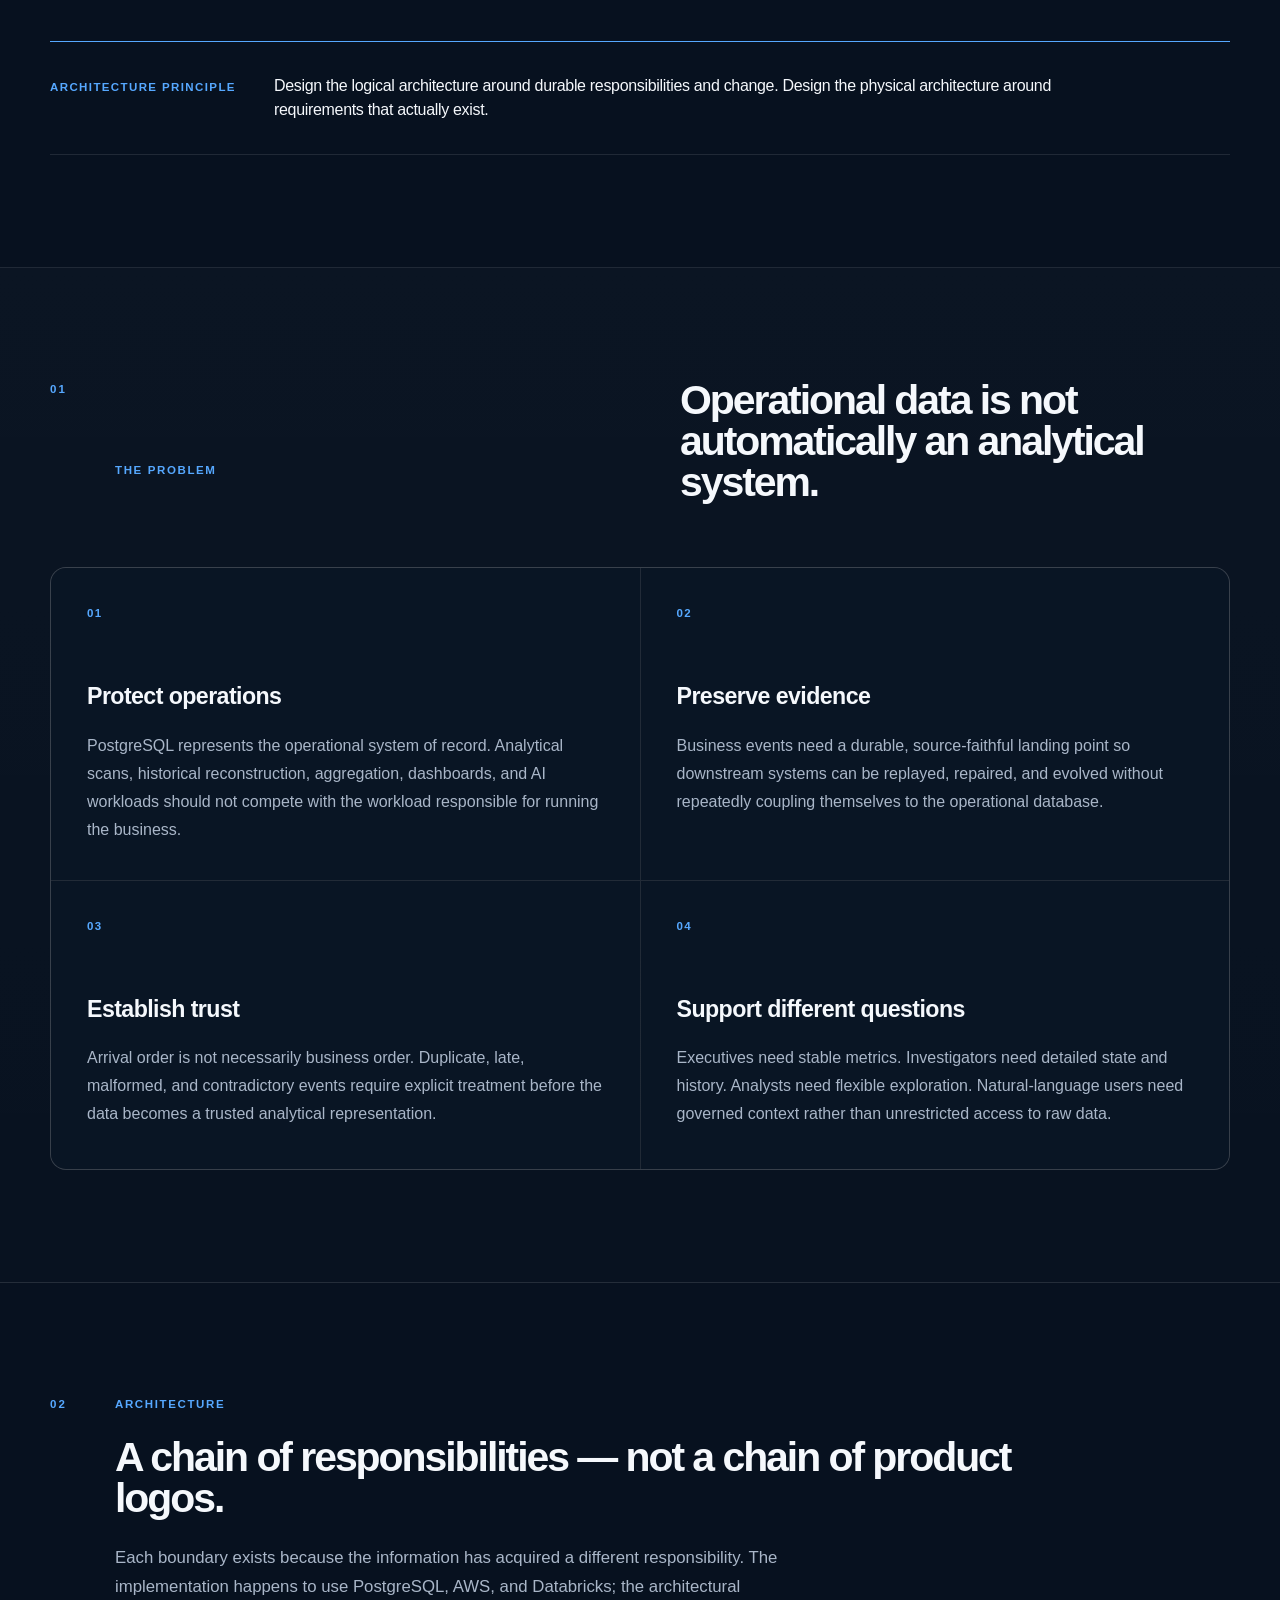
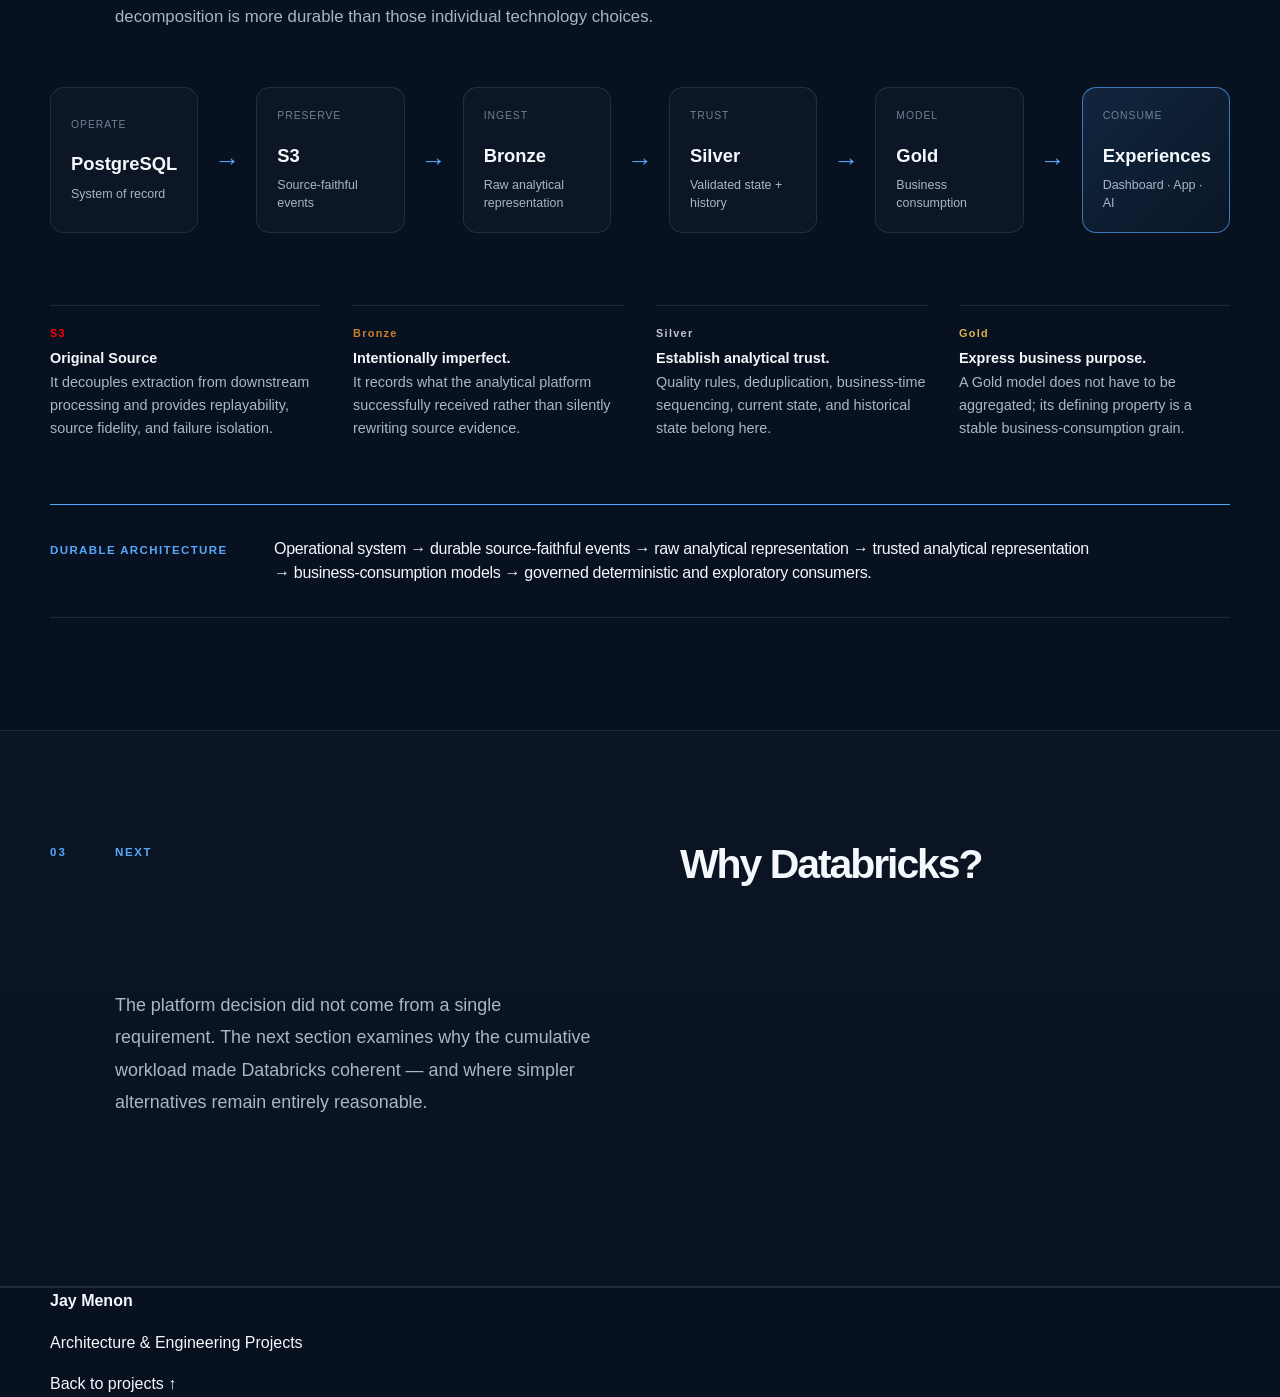
==== commit f5f40848: "Add MetroPulse live demo link" ====
--- a/projects/metropulse/index.html
+++ b/projects/metropulse/index.html
@@ -77,7 +77,18 @@
             </p>
           </div>
 
-
+          <div class="project-actions">
+            <a
+              href="https://metropulse-operations-7474649672680969.aws.databricksapps.com"
+              class="btn btn-primary"
+              target="_blank"
+              rel="noopener noreferrer"
+            >
+              Launch Live Demo ↗
+            </a>
+            <span class="demo-access-note">Access by invitation</span>
+          </div>
+    
           <aside class="project-summary-card">
 
             <div class="summary-item">
--- a/assets/css/site.css
+++ b/assets/css/site.css
@@ -1214,4 +1214,35 @@
 
 .project-architecture .architecture-notes .layer-gold {
   color: #d9b44a;
+}
+
+.project-actions {
+  margin-top: 1.75rem;
+  display: flex;
+  align-items: center;
+  gap: 1rem;
+}
+
+.project-actions .btn-primary {
+  display: inline-block;
+  padding: 0.8rem 1.25rem;
+  border: 1px solid var(--accent);
+  border-radius: 4px;
+  background: var(--accent);
+  color: #08111f;
+  font-size: 0.8rem;
+  font-weight: 800;
+  letter-spacing: 0.04em;
+  text-decoration: none;
+  transition: transform 0.15s ease, opacity 0.15s ease;
+}
+
+.project-actions .btn-primary:hover {
+  transform: translateY(-1px);
+  opacity: 0.9;
+}
+
+.project-actions .demo-access-note {
+  color: var(--text-soft);
+  font-size: 0.75rem;
 }
